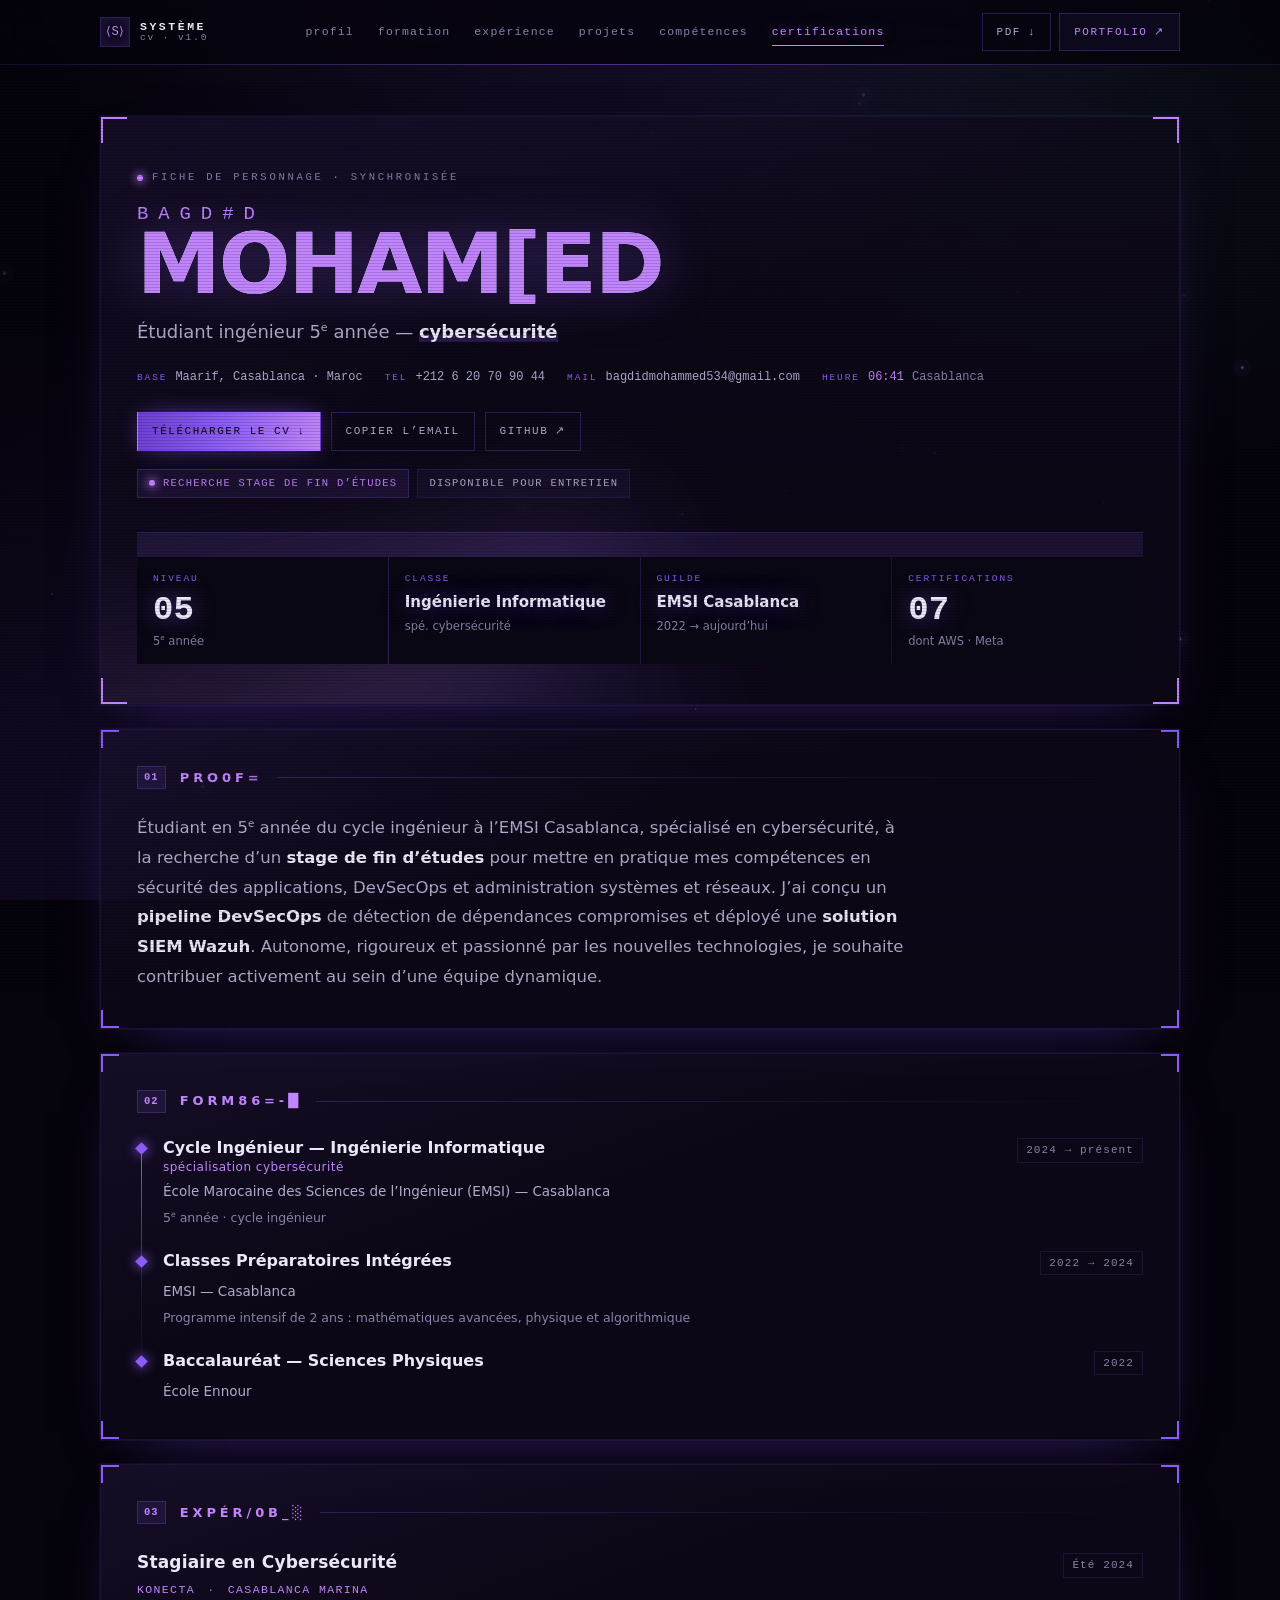
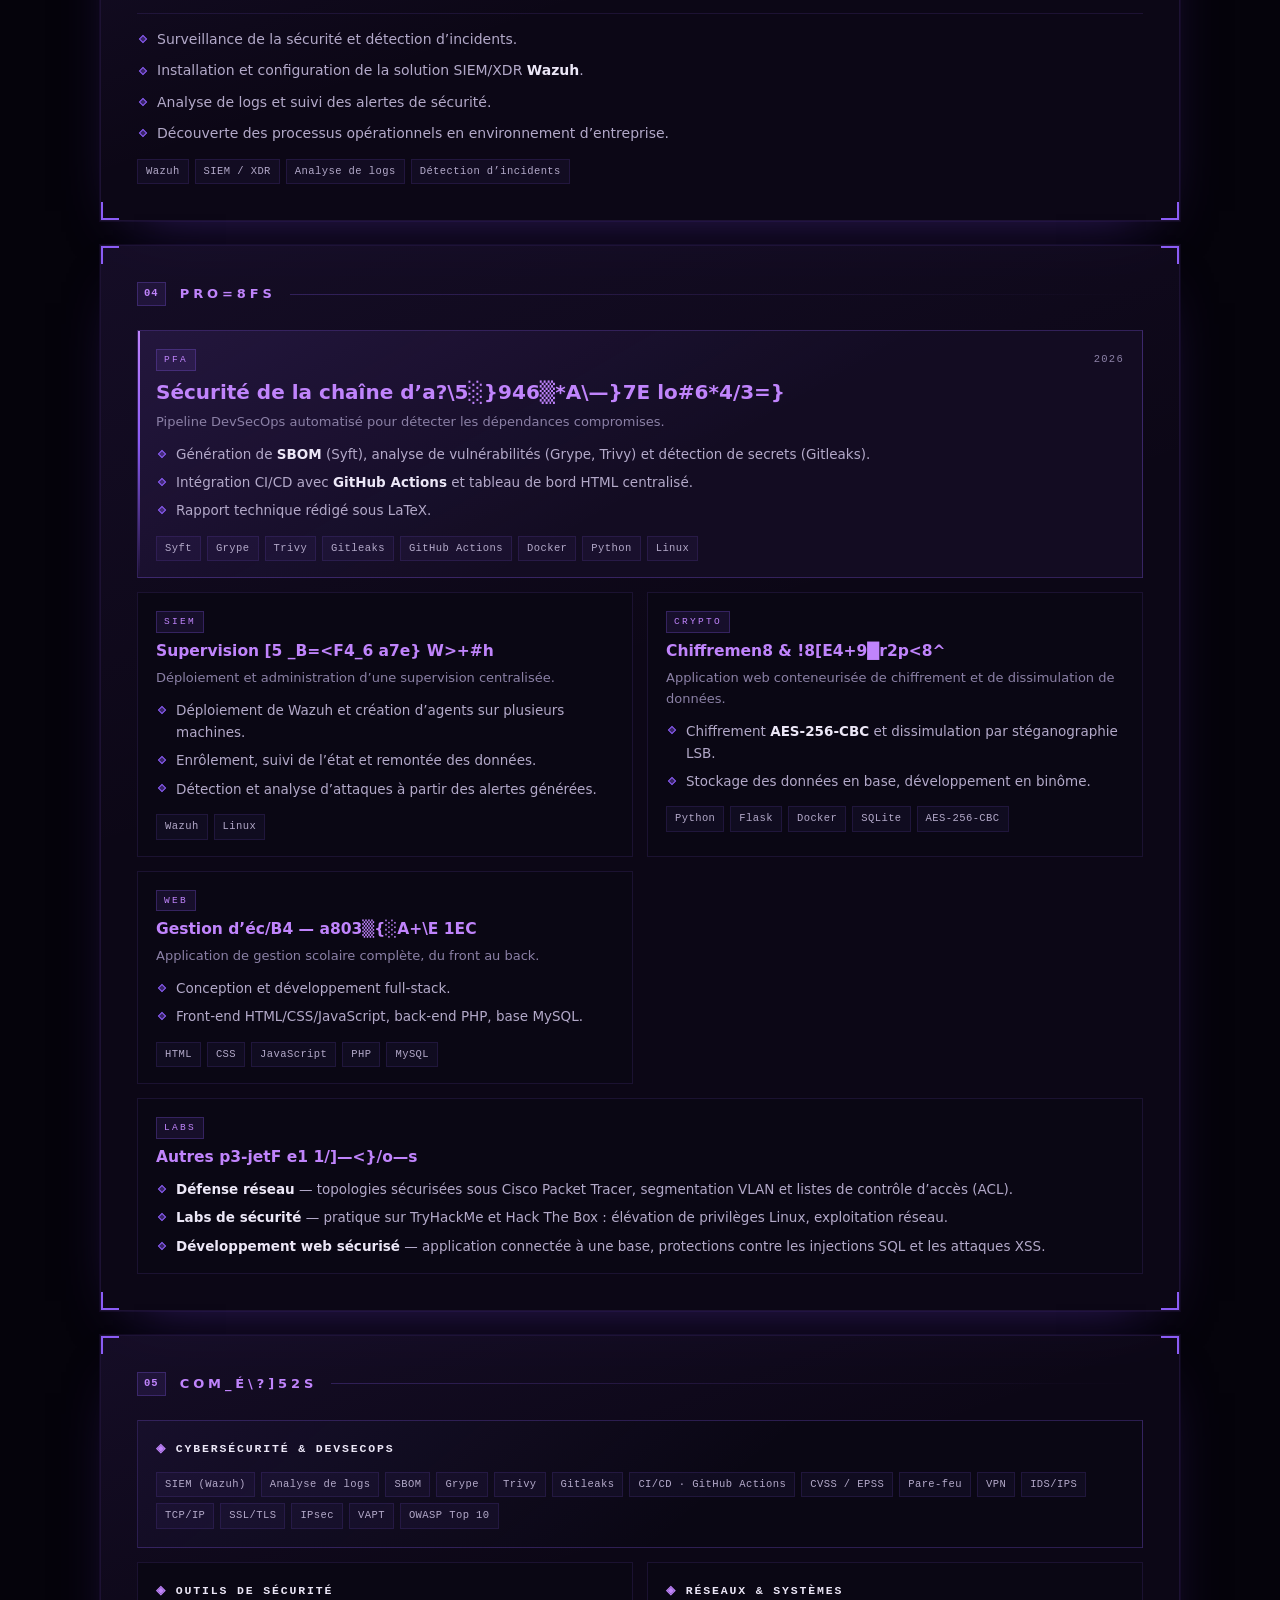
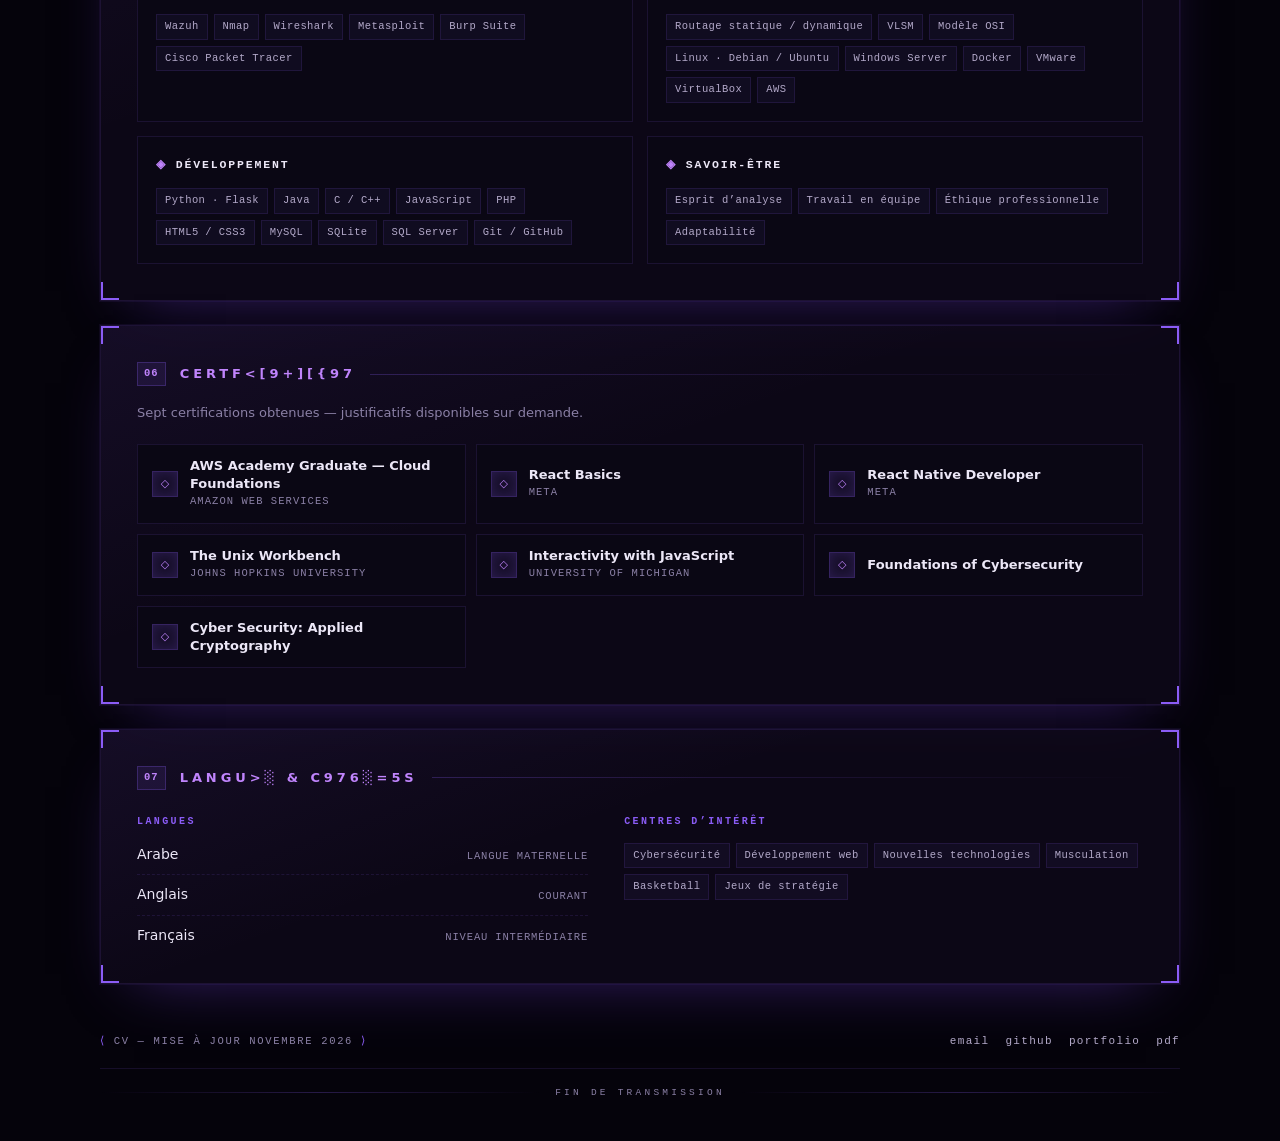
==== cv/index.html @ 84887d62 "cv: Solo Leveling status window page with animations" ====
<!doctype html>
<html lang="fr">
<head>
<meta charset="utf-8" />
<meta name="viewport" content="width=device-width,initial-scale=1,viewport-fit=cover" />
<title>Bagdid Mohammed — CV · Cybersécurité</title>
<meta name="description" content="CV de Bagdid Mohammed — étudiant ingénieur 5e année en cybersécurité à l'EMSI Casablanca. DevSecOps, SIEM Wazuh, sécurité des applications, réseaux et systèmes." />
<meta name="theme-color" content="#05030b" />
<link rel="stylesheet" href="./assets/cv.css" />
<link rel="icon" href="data:image/svg+xml,<svg xmlns='http://www.w3.org/2000/svg' viewBox='0 0 32 32'><rect width='32' height='32' fill='%2305030b'/><path d='M16 5l9 5v8c0 6-4 8-9 9-5-1-9-3-9-9v-8z' fill='none' stroke='%238b5cf6' stroke-width='2'/><circle cx='16' cy='15' r='3' fill='%23c084fc'/></svg>" />
<script>document.documentElement.className += " js";</script>
</head>
<body>

<noscript><style>.boot,.dust,.scanlines,#pointer-glow{display:none!important}</style></noscript>

<!-- boot -->
<div class="boot" id="boot" aria-hidden="true">
  <div class="boot__box">
    <span class="boot__tag">⟨ SYSTÈME ⟩</span>
    <p class="boot__line">Initialisation du profil</p>
    <div class="boot__bar"><i></i></div>
    <p class="boot__note">attributs · compétences · certifications</p>
  </div>
</div>

<!-- atmosphere -->
<canvas class="dust" id="dust" aria-hidden="true"></canvas>
<div id="pointer-glow" aria-hidden="true"></div>
<div class="scanlines" aria-hidden="true"></div>

<a class="skip" href="#main">Aller au contenu</a>

<!-- ============================ HUD ============================ -->
<header class="hud">
  <div class="hud__row">
    <a class="hud__brand" href="../" aria-label="Retour au portfolio">
      <span class="hud__mark" aria-hidden="true">⟨S⟩</span>
      <span class="hud__txt"><b>SYSTÈME</b><i>cv · v1.0</i></span>
    </a>

    <nav class="hud__nav" aria-label="Sections">
      <a href="#profil" data-scramble>profil</a>
      <a href="#formation" data-scramble>formation</a>
      <a href="#experience" data-scramble>expérience</a>
      <a href="#projets" data-scramble>projets</a>
      <a href="#competences" data-scramble>compétences</a>
      <a href="#certifications" data-scramble>certifications</a>
    </nav>

    <div class="hud__tools">
      <a class="btn btn--ghost" href="./assets/Bagdid_Mohammed_CV.pdf" download>
        pdf <span aria-hidden="true">↓</span>
      </a>
      <a class="btn" href="../">portfolio <span aria-hidden="true">↗</span></a>
    </div>
  </div>
</header>

<main id="main" class="sheet">

  <!-- ============================ HERO ============================ -->
  <section class="card hero reveal" aria-labelledby="hero-title">
    <div class="hero__ring" aria-hidden="true"></div>

    <p class="eyebrow"><span class="dot" aria-hidden="true"></span> fiche de personnage · synchronisée</p>

    <h1 id="hero-title" class="hero__name">
      <span class="hero__first" data-scramble>BAGDID</span>
      <span class="hero__last" data-scramble>MOHAMMED</span>
    </h1>

    <p class="hero__role">Étudiant ingénieur 5<sup>e</sup> année — <span class="hl">cybersécurité</span></p>

    <ul class="hero__meta">
      <li><span class="k">base</span> Maarif, Casablanca · Maroc</li>
      <li><span class="k">tel</span> <a href="tel:+212620709044">+212 6 20 70 90 44</a></li>
      <li><span class="k">mail</span> <a href="mailto:bagdidmohammed534@gmail.com">bagdidmohammed534@gmail.com</a></li>
      <li><span class="k">heure</span> <span id="clock">--:--</span> <span class="muted">Casablanca</span></li>
    </ul>

    <div class="hero__cta">
      <a class="btn btn--solid" href="./assets/Bagdid_Mohammed_CV.pdf" download>
        télécharger le cv <span aria-hidden="true">↓</span>
      </a>
      <button class="btn btn--ghost" id="copy-mail" type="button" data-copy="bagdidmohammed534@gmail.com">copier l’email</button>
      <a class="btn btn--ghost" href="https://github.com/bagdidmohammed534-coder" target="_blank" rel="noopener">github <span aria-hidden="true">↗</span></a>
    </div>

    <div class="hero__status">
      <span class="chip chip--live"><span class="dot" aria-hidden="true"></span> recherche stage de fin d’études</span>
      <span class="chip">disponible pour entretien</span>
    </div>

    <dl class="stats">
      <div class="stat">
        <dt>niveau</dt>
        <dd>05<small>5<sup>e</sup> année</small></dd>
      </div>
      <div class="stat">
        <dt>classe</dt>
        <dd class="stat__txt">Ingénierie Informatique<small>spé. cybersécurité</small></dd>
      </div>
      <div class="stat">
        <dt>guilde</dt>
        <dd class="stat__txt">EMSI Casablanca<small>2022 → aujourd’hui</small></dd>
      </div>
      <div class="stat">
        <dt>certifications</dt>
        <dd>07<small>dont AWS · Meta</small></dd>
      </div>
    </dl>
  </section>

  <!-- ============================ PROFIL ============================ -->
  <section class="card reveal" id="profil" aria-labelledby="profil-title">
    <h2 class="sec" id="profil-title"><span class="sec__idx">01</span><span data-scramble>profil</span><i class="sec__rule" aria-hidden="true"></i></h2>
    <p class="lede">
      Étudiant en 5<sup>e</sup> année du cycle ingénieur à l’EMSI Casablanca, spécialisé en
      cybersécurité, à la recherche d’un <b>stage de fin d’études</b> pour mettre en pratique
      mes compétences en sécurité des applications, DevSecOps et administration systèmes
      et réseaux. J’ai conçu un <b>pipeline DevSecOps</b> de détection de dépendances
      compromises et déployé une <b>solution SIEM Wazuh</b>. Autonome, rigoureux et
      passionné par les nouvelles technologies, je souhaite contribuer activement au sein
      d’une équipe dynamique.
    </p>
  </section>

  <!-- ============================ FORMATION ============================ -->
  <section class="card reveal" id="formation" aria-labelledby="formation-title">
    <h2 class="sec" id="formation-title"><span class="sec__idx">02</span><span data-scramble>formation</span><i class="sec__rule" aria-hidden="true"></i></h2>

    <ol class="tl">
      <li class="tl__item">
        <span class="tl__dot" aria-hidden="true"></span>
        <div class="tl__head">
          <h3>Cycle Ingénieur — Ingénierie Informatique<em>spécialisation cybersécurité</em></h3>
          <span class="tl__date">2024 → présent</span>
        </div>
        <p class="tl__sub">École Marocaine des Sciences de l’Ingénieur (EMSI) — Casablanca</p>
        <p class="tl__note">5<sup>e</sup> année · cycle ingénieur</p>
      </li>

      <li class="tl__item">
        <span class="tl__dot" aria-hidden="true"></span>
        <div class="tl__head">
          <h3>Classes Préparatoires Intégrées</h3>
          <span class="tl__date">2022 → 2024</span>
        </div>
        <p class="tl__sub">EMSI — Casablanca</p>
        <p class="tl__note">Programme intensif de 2 ans : mathématiques avancées, physique et algorithmique</p>
      </li>

      <li class="tl__item">
        <span class="tl__dot" aria-hidden="true"></span>
        <div class="tl__head">
          <h3>Baccalauréat — Sciences Physiques</h3>
          <span class="tl__date">2022</span>
        </div>
        <p class="tl__sub">École Ennour</p>
      </li>
    </ol>
  </section>

  <!-- ============================ EXPÉRIENCE ============================ -->
  <section class="card reveal" id="experience" aria-labelledby="experience-title">
    <h2 class="sec" id="experience-title"><span class="sec__idx">03</span><span data-scramble>expérience</span><i class="sec__rule" aria-hidden="true"></i></h2>

    <article class="job">
      <div class="job__head">
        <div>
          <h3>Stagiaire en Cybersécurité</h3>
          <p class="job__org">KONECTA <span class="sep">·</span> Casablanca Marina</p>
        </div>
        <span class="job__date">Été 2024</span>
      </div>
      <ul class="bullets">
        <li>Surveillance de la sécurité et détection d’incidents.</li>
        <li>Installation et configuration de la solution SIEM/XDR <b>Wazuh</b>.</li>
        <li>Analyse de logs et suivi des alertes de sécurité.</li>
        <li>Découverte des processus opérationnels en environnement d’entreprise.</li>
      </ul>
      <div class="tags">
        <span class="tag">Wazuh</span><span class="tag">SIEM / XDR</span><span class="tag">Analyse de logs</span><span class="tag">Détection d’incidents</span>
      </div>
    </article>
  </section>

  <!-- ============================ PROJETS ============================ -->
  <section class="card reveal" id="projets" aria-labelledby="projets-title">
    <h2 class="sec" id="projets-title"><span class="sec__idx">04</span><span data-scramble>projets</span><i class="sec__rule" aria-hidden="true"></i></h2>

    <div class="grid">
      <article class="proj proj--feature">
        <div class="proj__top">
          <span class="proj__rank">PFA</span>
          <span class="proj__year">2026</span>
        </div>
        <h3 class="proj__name" data-scramble>Sécurité de la chaîne d’approvisionnement logicielle</h3>
        <p class="proj__desc">Pipeline DevSecOps automatisé pour détecter les dépendances compromises.</p>
        <ul class="bullets bullets--tight">
          <li>Génération de <b>SBOM</b> (Syft), analyse de vulnérabilités (Grype, Trivy) et détection de secrets (Gitleaks).</li>
          <li>Intégration CI/CD avec <b>GitHub Actions</b> et tableau de bord HTML centralisé.</li>
          <li>Rapport technique rédigé sous LaTeX.</li>
        </ul>
        <div class="tags">
          <span class="tag">Syft</span><span class="tag">Grype</span><span class="tag">Trivy</span>
          <span class="tag">Gitleaks</span><span class="tag">GitHub Actions</span><span class="tag">Docker</span>
          <span class="tag">Python</span><span class="tag">Linux</span>
        </div>
      </article>

      <article class="proj">
        <div class="proj__top">
          <span class="proj__rank">SIEM</span>
        </div>
        <h3 class="proj__name" data-scramble>Supervision de sécurité avec Wazuh</h3>
        <p class="proj__desc">Déploiement et administration d’une supervision centralisée.</p>
        <ul class="bullets bullets--tight">
          <li>Déploiement de Wazuh et création d’agents sur plusieurs machines.</li>
          <li>Enrôlement, suivi de l’état et remontée des données.</li>
          <li>Détection et analyse d’attaques à partir des alertes générées.</li>
        </ul>
        <div class="tags"><span class="tag">Wazuh</span><span class="tag">Linux</span></div>
      </article>

      <article class="proj">
        <div class="proj__top">
          <span class="proj__rank">CRYPTO</span>
        </div>
        <h3 class="proj__name" data-scramble>Chiffrement &amp; stéganographie</h3>
        <p class="proj__desc">Application web conteneurisée de chiffrement et de dissimulation de données.</p>
        <ul class="bullets bullets--tight">
          <li>Chiffrement <b>AES-256-CBC</b> et dissimulation par stéganographie LSB.</li>
          <li>Stockage des données en base, développement en binôme.</li>
        </ul>
        <div class="tags">
          <span class="tag">Python</span><span class="tag">Flask</span><span class="tag">Docker</span>
          <span class="tag">SQLite</span><span class="tag">AES-256-CBC</span>
        </div>
      </article>

      <article class="proj">
        <div class="proj__top">
          <span class="proj__rank">WEB</span>
        </div>
        <h3 class="proj__name" data-scramble>Gestion d’école — application web</h3>
        <p class="proj__desc">Application de gestion scolaire complète, du front au back.</p>
        <ul class="bullets bullets--tight">
          <li>Conception et développement full-stack.</li>
          <li>Front-end HTML/CSS/JavaScript, back-end PHP, base MySQL.</li>
        </ul>
        <div class="tags">
          <span class="tag">HTML</span><span class="tag">CSS</span><span class="tag">JavaScript</span>
          <span class="tag">PHP</span><span class="tag">MySQL</span>
        </div>
      </article>

      <article class="proj proj--wide">
        <div class="proj__top">
          <span class="proj__rank">LABS</span>
        </div>
        <h3 class="proj__name" data-scramble>Autres projets et formations</h3>
        <ul class="bullets bullets--tight">
          <li><b>Défense réseau</b> — topologies sécurisées sous Cisco Packet Tracer, segmentation VLAN et listes de contrôle d’accès (ACL).</li>
          <li><b>Labs de sécurité</b> — pratique sur TryHackMe et Hack The Box : élévation de privilèges Linux, exploitation réseau.</li>
          <li><b>Développement web sécurisé</b> — application connectée à une base, protections contre les injections SQL et les attaques XSS.</li>
        </ul>
      </article>
    </div>
  </section>

  <!-- ============================ COMPÉTENCES ============================ -->
  <section class="card reveal" id="competences" aria-labelledby="competences-title">
    <h2 class="sec" id="competences-title"><span class="sec__idx">05</span><span data-scramble>compétences</span><i class="sec__rule" aria-hidden="true"></i></h2>

    <div class="grid grid--skills">
      <article class="skill skill--feature">
        <h3 class="skill__name"><span aria-hidden="true">◈</span> Cybersécurité &amp; DevSecOps</h3>
        <div class="tags">
          <span class="tag">SIEM (Wazuh)</span><span class="tag">Analyse de logs</span><span class="tag">SBOM</span>
          <span class="tag">Grype</span><span class="tag">Trivy</span><span class="tag">Gitleaks</span>
          <span class="tag">CI/CD · GitHub Actions</span><span class="tag">CVSS / EPSS</span>
          <span class="tag">Pare-feu</span><span class="tag">VPN</span><span class="tag">IDS/IPS</span>
          <span class="tag">TCP/IP</span><span class="tag">SSL/TLS</span><span class="tag">IPsec</span>
          <span class="tag">VAPT</span><span class="tag">OWASP Top 10</span>
        </div>
      </article>

      <article class="skill">
        <h3 class="skill__name"><span aria-hidden="true">◈</span> Outils de sécurité</h3>
        <div class="tags">
          <span class="tag">Wazuh</span><span class="tag">Nmap</span><span class="tag">Wireshark</span>
          <span class="tag">Metasploit</span><span class="tag">Burp Suite</span><span class="tag">Cisco Packet Tracer</span>
        </div>
      </article>

      <article class="skill">
        <h3 class="skill__name"><span aria-hidden="true">◈</span> Réseaux &amp; systèmes</h3>
        <div class="tags">
          <span class="tag">Routage statique / dynamique</span><span class="tag">VLSM</span>
          <span class="tag">Modèle OSI</span><span class="tag">Linux · Debian / Ubuntu</span>
          <span class="tag">Windows Server</span><span class="tag">Docker</span>
          <span class="tag">VMware</span><span class="tag">VirtualBox</span><span class="tag">AWS</span>
        </div>
      </article>

      <article class="skill">
        <h3 class="skill__name"><span aria-hidden="true">◈</span> Développement</h3>
        <div class="tags">
          <span class="tag">Python · Flask</span><span class="tag">Java</span><span class="tag">C / C++</span>
          <span class="tag">JavaScript</span><span class="tag">PHP</span><span class="tag">HTML5 / CSS3</span>
          <span class="tag">MySQL</span><span class="tag">SQLite</span><span class="tag">SQL Server</span>
          <span class="tag">Git / GitHub</span>
        </div>
      </article>

      <article class="skill">
        <h3 class="skill__name"><span aria-hidden="true">◈</span> Savoir-être</h3>
        <div class="tags">
          <span class="tag">Esprit d’analyse</span><span class="tag">Travail en équipe</span>
          <span class="tag">Éthique professionnelle</span><span class="tag">Adaptabilité</span>
        </div>
      </article>
    </div>
  </section>

  <!-- ============================ CERTIFICATIONS ============================ -->
  <section class="card reveal" id="certifications" aria-labelledby="certifications-title">
    <h2 class="sec" id="certifications-title"><span class="sec__idx">06</span><span data-scramble>certifications</span><i class="sec__rule" aria-hidden="true"></i></h2>
    <p class="sec__note">Sept certifications obtenues — justificatifs disponibles sur demande.</p>

    <ul class="certs">
      <li class="cert">
        <span class="cert__seal" aria-hidden="true">◇</span>
        <span class="cert__body"><b>AWS Academy Graduate — Cloud Foundations</b><i>Amazon Web Services</i></span>
      </li>
      <li class="cert">
        <span class="cert__seal" aria-hidden="true">◇</span>
        <span class="cert__body"><b>React Basics</b><i>Meta</i></span>
      </li>
      <li class="cert">
        <span class="cert__seal" aria-hidden="true">◇</span>
        <span class="cert__body"><b>React Native Developer</b><i>Meta</i></span>
      </li>
      <li class="cert">
        <span class="cert__seal" aria-hidden="true">◇</span>
        <span class="cert__body"><b>The Unix Workbench</b><i>Johns Hopkins University</i></span>
      </li>
      <li class="cert">
        <span class="cert__seal" aria-hidden="true">◇</span>
        <span class="cert__body"><b>Interactivity with JavaScript</b><i>University of Michigan</i></span>
      </li>
      <li class="cert">
        <span class="cert__seal" aria-hidden="true">◇</span>
        <span class="cert__body"><b>Foundations of Cybersecurity</b></span>
      </li>
      <li class="cert">
        <span class="cert__seal" aria-hidden="true">◇</span>
        <span class="cert__body"><b>Cyber Security: Applied Cryptography</b></span>
      </li>
    </ul>
  </section>

  <!-- ============================ LANGUES & INTÉRÊTS ============================ -->
  <section class="card reveal" id="langues" aria-labelledby="langues-title">
    <h2 class="sec" id="langues-title"><span class="sec__idx">07</span><span data-scramble>langues &amp; intérêts</span><i class="sec__rule" aria-hidden="true"></i></h2>

    <div class="split">
      <div>
        <h3 class="mini">Langues</h3>
        <ul class="langs">
          <li><span class="langs__k">Arabe</span><span class="langs__v">langue maternelle</span></li>
          <li><span class="langs__k">Anglais</span><span class="langs__v">courant</span></li>
          <li><span class="langs__k">Français</span><span class="langs__v">niveau intermédiaire</span></li>
        </ul>
      </div>
      <div>
        <h3 class="mini">Centres d’intérêt</h3>
        <div class="tags">
          <span class="tag">Cybersécurité</span><span class="tag">Développement web</span>
          <span class="tag">Nouvelles technologies</span><span class="tag">Musculation</span>
          <span class="tag">Basketball</span><span class="tag">Jeux de stratégie</span>
        </div>
      </div>
    </div>
  </section>
</main>

<!-- ============================ FOOTER ============================ -->
<footer class="foot">
  <div class="foot__row">
    <p class="foot__note"><span aria-hidden="true">⟨</span> cv — mise à jour novembre 2026 <span aria-hidden="true">⟩</span></p>
    <div class="foot__links">
      <a href="mailto:bagdidmohammed534@gmail.com">email</a>
      <a href="https://github.com/bagdidmohammed534-coder" target="_blank" rel="noopener">github</a>
      <a href="../">portfolio</a>
      <a href="./assets/Bagdid_Mohammed_CV.pdf" download>pdf</a>
    </div>
  </div>
  <div class="foot__rule" aria-hidden="true"><span></span><b>FIN DE TRANSMISSION</b><span></span></div>
</footer>

<div id="toast" role="status" aria-live="polite"></div>

<script src="./assets/cv.js" defer></script>
</body>
</html>
---- cv/assets/cv.css ----
/* =========================================================================
   Bagdid Mohammed — CV
   Solo Leveling "status window": near-black, violet, angular bracketed panels.
   Zero dependencies. All motion is CSS except four tiny JS engines.
   ========================================================================= */

/* ---------------------------------------------------------------- tokens */
:root {
  color-scheme: dark;

  --bg:        #05030b;
  --bg-2:      #0a0714;
  --panel:     rgba(15, 10, 28, .74);
  --panel-2:   rgba(20, 13, 36, .9);

  --ink:       #ece7f7;   /* 15.4:1 on --bg */
  --ink-2:     #b3a9c9;   /* 8.4:1  */
  --ink-3:     #8b80a6;   /* 5.4:1  */

  --violet:    #8b5cf6;
  --violet-hi: #c084fc;
  --violet-lo: #6d3fd4;
  --cyan:      #67e8f9;

  --line:      rgba(139, 92, 246, .26);
  --line-soft: rgba(139, 92, 246, .13);

  --bracket:   var(--violet);
  --br:        18px;
  --brw:       2px;

  --shadow:    0 0 0 1px rgba(139, 92, 246, .07), 0 24px 60px -34px rgba(109, 63, 212, .55);
  --glow:      0 0 18px rgba(139, 92, 246, .45);

  --font-sans: ui-sans-serif, system-ui, -apple-system, "Segoe UI", Roboto, Helvetica, Arial, sans-serif;
  --font-mono: ui-monospace, SFMono-Regular, "SF Mono", Menlo, Consolas, "Liberation Mono", monospace;

  --ease:      cubic-bezier(.22, .61, .36, 1);
  --t-fast:    .16s;
  --t-mid:     .3s;

  --wrap:      1080px;
  --hud-h:     64px;
}

/* ------------------------------------------------------------------ reset */
*, *::before, *::after { box-sizing: border-box; }

html {
  -webkit-text-size-adjust: 100%;
  scroll-behavior: smooth;
}
@media (prefers-reduced-motion: reduce) { html { scroll-behavior: auto; } }

body {
  margin: 0;
  min-height: 100vh;
  background-color: var(--bg);
  background-image:
    radial-gradient(900px 600px at 50% -10%, rgba(139, 92, 246, .16), transparent 70%),
    radial-gradient(700px 500px at 85% 15%, rgba(103, 232, 249, .05), transparent 70%),
    radial-gradient(800px 700px at 8% 90%, rgba(109, 63, 212, .12), transparent 70%);
  background-attachment: fixed;
  color: var(--ink);
  font-family: var(--font-sans);
  font-size: 16px;
  line-height: 1.68;
  overflow-x: clip;
  -webkit-font-smoothing: antialiased;
}

h1, h2, h3, p, ul, ol, figure, dl, dd, dt { margin: 0; }
ul, ol { padding: 0; list-style: none; }
a { color: inherit; text-decoration: none; }
button { font: inherit; color: inherit; background: none; border: 0; cursor: pointer; }
img, svg { display: block; max-width: 100%; }
code, kbd { font-family: var(--font-mono); }
sup { font-size: .62em; vertical-align: super; line-height: 0; }

::selection { background: var(--violet); color: #0a0714; }

:focus-visible {
  outline: 2px solid var(--violet-hi);
  outline-offset: 3px;
  border-radius: 2px;
}

/* ------------------------------------------------------------ atmosphere */
.dust {
  position: fixed;
  inset: 0;
  width: 100%;
  height: 100%;
  z-index: 0;
  opacity: .75;
  pointer-events: none;
  mix-blend-mode: screen;
}

#pointer-glow {
  position: fixed;
  top: 0; left: 0;
  width: 620px; height: 620px;
  margin: 0;
  z-index: 1;
  pointer-events: none;
  opacity: 0;
  transform: translate3d(-50%, -50%, 0);
  background: radial-gradient(circle at center,
    rgba(139, 92, 246, .14) 0%,
    rgba(139, 92, 246, .07) 34%,
    transparent 68%);
  transition: opacity .6s var(--ease);
  will-change: transform;
}
#pointer-glow.on { opacity: 1; }
@media (hover: none), (pointer: coarse) { #pointer-glow { display: none; } }

.scanlines {
  position: fixed;
  inset: -10% 0;
  z-index: 50;
  pointer-events: none;
  opacity: .5;
  background: repeating-linear-gradient(
    to bottom,
    rgba(0, 0, 0, 0) 0px,
    rgba(0, 0, 0, 0) 2px,
    rgba(0, 0, 0, .28) 2px,
    rgba(0, 0, 0, .28) 3px
  );
  animation: scan-drift 9s linear infinite;
}
@keyframes scan-drift {
  from { transform: translateY(0); }
  to   { transform: translateY(6px); }
}

/* ------------------------------------------------------------------- boot */
.boot {
  position: fixed;
  inset: 0;
  z-index: 200;
  display: grid;
  place-items: center;
  background:
    radial-gradient(600px 400px at 50% 50%, rgba(139, 92, 246, .12), transparent 70%),
    var(--bg);
  opacity: 1;
  visibility: visible;
  transition: opacity .6s var(--ease), visibility .6s;
  animation: boot-failsafe .6s var(--ease) 5s forwards;
}
.boot.done { opacity: 0; visibility: hidden; pointer-events: none; }

.boot__box {
  width: min(340px, 78vw);
  text-align: center;
  animation: boot-in .5s var(--ease) both;
}
.boot__tag {
  display: inline-block;
  font-family: var(--font-mono);
  font-size: 11px;
  letter-spacing: .34em;
  text-transform: uppercase;
  color: var(--violet-hi);
  padding: 3px 10px;
  border: 1px solid var(--line);
  margin-bottom: 18px;
}
.boot__line {
  font-family: var(--font-mono);
  font-size: 12px;
  letter-spacing: .18em;
  text-transform: uppercase;
  color: var(--ink-2);
}
.boot__bar {
  position: relative;
  height: 2px;
  margin: 14px 0 12px;
  background: rgba(139, 92, 246, .16);
  overflow: hidden;
}
.boot__bar i {
  display: block;
  height: 100%;
  width: 0;
  background: linear-gradient(90deg, var(--violet-lo), var(--violet), var(--violet-hi));
  box-shadow: 0 0 12px rgba(192, 132, 252, .8);
  animation: boot-fill 1.15s var(--ease) .1s forwards;
}
.boot__note {
  font-family: var(--font-mono);
  font-size: 10.5px;
  letter-spacing: .16em;
  color: var(--ink-3);
}
@keyframes boot-fill { to { width: 100%; } }
@keyframes boot-in {
  from { opacity: 0; transform: translateY(10px); }
  to   { opacity: 1; transform: none; }
}
/* if the script never runs, never trap the page behind the title screen */
@keyframes boot-failsafe {
  to { opacity: 0; visibility: hidden; }
}

/* --------------------------------------------------------------- skip link */
.skip {
  position: absolute;
  left: -9999px;
  top: 8px;
  z-index: 300;
  padding: 10px 16px;
  background: var(--violet);
  color: #0a0714;
  font-family: var(--font-mono);
  font-size: 12px;
  text-transform: uppercase;
  letter-spacing: .12em;
}
.skip:focus { left: 12px; }

/* -------------------------------------------------------------------- HUD */
.hud {
  position: sticky;
  top: 0;
  z-index: 100;
  background: rgba(5, 3, 11, .78);
  border-bottom: 1px solid var(--line-soft);
  backdrop-filter: blur(14px) saturate(140%);
  -webkit-backdrop-filter: blur(14px) saturate(140%);
}
.hud::after {
  content: "";
  position: absolute;
  left: 0; right: 0; bottom: -1px;
  height: 1px;
  background: linear-gradient(90deg, transparent, var(--violet), transparent);
  opacity: .45;
}
.hud__row {
  width: min(var(--wrap), 100% - 40px);
  min-height: var(--hud-h);
  margin-inline: auto;
  display: flex;
  align-items: center;
  gap: 18px;
}

.hud__brand {
  display: inline-flex;
  align-items: center;
  gap: 10px;
  flex: 0 0 auto;
}
.hud__mark {
  display: grid;
  place-items: center;
  width: 30px; height: 30px;
  font-family: var(--font-mono);
  font-size: 12px;
  color: var(--violet-hi);
  border: 1px solid var(--line);
  background: rgba(139, 92, 246, .08);
  box-shadow: inset 0 0 14px rgba(139, 92, 246, .16);
  transition: box-shadow var(--t-mid) var(--ease), border-color var(--t-mid) var(--ease);
}
.hud__brand:hover .hud__mark {
  border-color: var(--violet-hi);
  box-shadow: inset 0 0 16px rgba(139, 92, 246, .4), 0 0 18px rgba(139, 92, 246, .3);
}
.hud__txt { display: grid; line-height: 1.15; }
.hud__txt b {
  font-family: var(--font-mono);
  font-size: 11.5px;
  font-weight: 600;
  letter-spacing: .22em;
  color: var(--ink);
}
.hud__txt i {
  font-family: var(--font-mono);
  font-style: normal;
  font-size: 9.5px;
  letter-spacing: .2em;
  color: var(--ink-3);
}

.hud__nav {
  display: flex;
  align-items: center;
  gap: 2px;
  margin-inline: auto;
}
.hud__nav a {
  position: relative;
  padding: 8px 11px;
  font-family: var(--font-mono);
  font-size: 11.5px;
  letter-spacing: .1em;
  color: var(--ink-3);
  transition: color var(--t-fast) var(--ease);
}
.hud__nav a::after {
  content: "";
  position: absolute;
  left: 11px; right: 11px; bottom: 4px;
  height: 1px;
  background: var(--violet-hi);
  transform: scaleX(0);
  transform-origin: left;
  transition: transform var(--t-mid) var(--ease);
}
.hud__nav a:hover { color: var(--ink); }
.hud__nav a:hover::after { transform: scaleX(1); }
.hud__nav a[aria-current="true"] {
  color: var(--violet-hi);
  text-shadow: 0 0 14px rgba(192, 132, 252, .5);
}
.hud__nav a[aria-current="true"]::after { transform: scaleX(1); }

.hud__tools { display: flex; align-items: center; gap: 8px; flex: 0 0 auto; }

/* ---------------------------------------------------------------- buttons */
.btn {
  display: inline-flex;
  align-items: center;
  gap: 7px;
  padding: 9px 14px;
  font-family: var(--font-mono);
  font-size: 11px;
  letter-spacing: .14em;
  text-transform: uppercase;
  white-space: nowrap;
  color: var(--violet-hi);
  border: 1px solid var(--line);
  background: rgba(139, 92, 246, .06);
  transition:
    color var(--t-fast) var(--ease),
    border-color var(--t-fast) var(--ease),
    background-color var(--t-fast) var(--ease),
    box-shadow var(--t-mid) var(--ease);
}
.btn span { transition: transform var(--t-mid) var(--ease); }
.btn:hover {
  color: #fff;
  border-color: var(--violet);
  background: rgba(139, 92, 246, .14);
  box-shadow: 0 0 22px -6px rgba(139, 92, 246, .7);
}
.btn:hover span[aria-hidden] { transform: translateY(1px); }

.btn--ghost { background: transparent; color: var(--ink-2); }
.btn--ghost:hover { color: var(--ink); }

.btn--solid {
  color: #0a0714;
  border-color: transparent;
  background: linear-gradient(100deg, var(--violet-lo), var(--violet) 45%, var(--violet-hi));
  box-shadow: 0 0 26px -8px rgba(139, 92, 246, .9);
}
.btn--solid:hover {
  color: #05030b;
  background: linear-gradient(100deg, var(--violet), var(--violet-hi) 55%, #e6ccff);
  border-color: transparent;
  box-shadow: 0 0 34px -6px rgba(192, 132, 252, .85);
}

/* ------------------------------------------------------------------ sheet */
.sheet {
  position: relative;
  z-index: 2;
  width: min(var(--wrap), 100% - 40px);
  margin: clamp(26px, 4vw, 52px) auto 0;
  display: grid;
  gap: clamp(16px, 2.2vw, 24px);
}

/* ------------------------------------------------------------------- card */
.card {
  position: relative;
  padding: clamp(22px, 3.2vw, 36px);
  background-color: var(--panel);
  box-shadow: var(--shadow);
  border: 1px solid var(--line-soft);
  /* four angular corner brackets, drawn as background segments */
  background-image:
    linear-gradient(var(--bracket), var(--bracket)),
    linear-gradient(var(--bracket), var(--bracket)),
    linear-gradient(var(--bracket), var(--bracket)),
    linear-gradient(var(--bracket), var(--bracket)),
    linear-gradient(var(--bracket), var(--bracket)),
    linear-gradient(var(--bracket), var(--bracket)),
    linear-gradient(var(--bracket), var(--bracket)),
    linear-gradient(var(--bracket), var(--bracket));
  background-repeat: no-repeat;
  background-size:
    var(--br) var(--brw), var(--brw) var(--br),
    var(--br) var(--brw), var(--brw) var(--br),
    var(--br) var(--brw), var(--brw) var(--br),
    var(--br) var(--brw), var(--brw) var(--br);
  background-position:
    left top, left top,
    right top, right top,
    left bottom, left bottom,
    right bottom, right bottom;
  scroll-margin-top: calc(var(--hud-h) + 20px);
}
.card::before {
  content: "";
  position: absolute;
  inset: 0;
  pointer-events: none;
  background: linear-gradient(160deg, rgba(139, 92, 246, .07), transparent 42%);
}
.card > * { position: relative; }

/* ------------------------------------------------------------- hero block */
.hero {
  --br: 26px;
  --bracket: var(--violet-hi);
  overflow: hidden;
  padding-top: clamp(30px, 4vw, 46px);
  padding-bottom: clamp(28px, 4vw, 40px);
}
.hero__ring {
  position: absolute;
  top: -55%;
  left: 50%;
  width: 130%;
  aspect-ratio: 1;
  translate: -50% 0;
  z-index: 0;
  border-radius: 50%;
  background: conic-gradient(
    from 0deg,
    transparent 0 42%,
    rgba(139, 92, 246, .55) 58%,
    rgba(192, 132, 252, .8) 64%,
    transparent 74% 100%
  );
  filter: blur(60px);
  opacity: .26;
  animation: ring-spin 26s linear infinite;
  pointer-events: none;
}
@keyframes ring-spin { to { rotate: 360deg; } }

.eyebrow {
  display: inline-flex;
  align-items: center;
  gap: 9px;
  font-family: var(--font-mono);
  font-size: 10.5px;
  letter-spacing: .26em;
  text-transform: uppercase;
  color: var(--ink-3);
}
.dot {
  width: 6px; height: 6px;
  flex: 0 0 auto;
  border-radius: 50%;
  background: var(--violet-hi);
  box-shadow: 0 0 10px 2px rgba(192, 132, 252, .7);
  animation: dot-pulse 2.4s var(--ease) infinite;
}
@keyframes dot-pulse {
  0%, 100% { opacity: .45; transform: scale(.8); }
  50%      { opacity: 1;   transform: scale(1); }
}

.hero__name {
  margin: 16px 0 0;
  display: grid;
  gap: 2px;
  line-height: .92;
}
.hero__first {
  font-family: var(--font-mono);
  font-size: clamp(15px, 2.1vw, 19px);
  font-weight: 500;
  letter-spacing: .52em;
  text-transform: uppercase;
  color: var(--violet-hi);
}
.hero__last {
  font-size: clamp(40px, 8.6vw, 84px);
  font-weight: 800;
  letter-spacing: -.02em;
  text-transform: uppercase;
  background: linear-gradient(96deg, #ffffff 8%, #e7d9ff 44%, var(--violet-hi) 98%);
  -webkit-background-clip: text;
  background-clip: text;
  color: transparent;
  filter: drop-shadow(0 0 26px rgba(139, 92, 246, .34));
}

.hero__role {
  margin-top: 14px;
  font-size: clamp(15px, 1.7vw, 18px);
  color: var(--ink-2);
}
.hero__role .hl {
  color: var(--ink);
  font-weight: 600;
  box-shadow: inset 0 -.42em 0 rgba(139, 92, 246, .22);
}

.hero__meta {
  margin-top: 20px;
  display: flex;
  flex-wrap: wrap;
  gap: 6px 22px;
  font-family: var(--font-mono);
  font-size: 12px;
  color: var(--ink-2);
}
.hero__meta li { display: inline-flex; align-items: baseline; gap: 8px; }
.hero__meta .k {
  font-size: 9.5px;
  letter-spacing: .2em;
  text-transform: uppercase;
  color: var(--violet);
}
.hero__meta a { border-bottom: 1px solid transparent; transition: border-color var(--t-fast); }
.hero__meta a:hover { border-color: var(--violet-hi); color: var(--ink); }
.muted { color: var(--ink-3); }
#clock { font-variant-numeric: tabular-nums; color: var(--violet-hi); }

.hero__cta {
  margin-top: 24px;
  display: flex;
  flex-wrap: wrap;
  gap: 10px;
}

.hero__status {
  margin-top: 18px;
  display: flex;
  flex-wrap: wrap;
  gap: 8px;
}
.chip {
  display: inline-flex;
  align-items: center;
  gap: 8px;
  padding: 5px 11px;
  font-family: var(--font-mono);
  font-size: 10.5px;
  letter-spacing: .12em;
  text-transform: uppercase;
  color: var(--ink-2);
  border: 1px solid var(--line-soft);
  background: rgba(139, 92, 246, .05);
}
.chip--live {
  color: var(--violet-hi);
  border-color: var(--line);
  background: rgba(139, 92, 246, .1);
}

/* stats — the "status window" numbers */
.stats {
  margin-top: clamp(24px, 3.4vw, 34px);
  padding-top: clamp(18px, 2.4vw, 24px);
  border-top: 1px solid var(--line-soft);
  display: grid;
  grid-template-columns: repeat(4, minmax(0, 1fr));
  gap: 1px;
  background: var(--line-soft);
}
.stat {
  background: var(--bg-2);
  padding: 14px 16px;
  min-width: 0;
}
.stat dt {
  font-family: var(--font-mono);
  font-size: 9.5px;
  letter-spacing: .2em;
  text-transform: uppercase;
  color: var(--violet);
  margin-bottom: 6px;
}
.stat dd {
  font-family: var(--font-mono);
  font-size: clamp(26px, 3.4vw, 34px);
  font-weight: 600;
  line-height: 1;
  color: var(--ink);
  text-shadow: 0 0 22px rgba(139, 92, 246, .55);
  font-variant-numeric: tabular-nums;
}
.stat dd small {
  display: block;
  margin-top: 7px;
  font-family: var(--font-sans);
  font-size: 11.5px;
  font-weight: 400;
  line-height: 1.35;
  color: var(--ink-3);
  text-shadow: none;
}
.stat dd.stat__txt {
  font-family: var(--font-sans);
  font-size: 15px;
  font-weight: 600;
  line-height: 1.25;
  letter-spacing: 0;
}

/* --------------------------------------------------------- section heading */
.sec {
  display: flex;
  align-items: center;
  gap: 14px;
  margin-bottom: clamp(16px, 2.2vw, 24px);
  font-size: 13px;
  font-weight: 600;
  letter-spacing: .3em;
  text-transform: uppercase;
  color: var(--ink);
}
.sec__idx {
  font-family: var(--font-mono);
  font-size: 10.5px;
  letter-spacing: .1em;
  color: var(--violet-hi);
  padding: 2px 6px;
  border: 1px solid var(--line);
  background: rgba(139, 92, 246, .1);
}
.sec__rule {
  flex: 1;
  height: 1px;
  background: linear-gradient(90deg, var(--line), transparent);
}
.sec__note {
  margin: -8px 0 20px;
  font-size: 13px;
  color: var(--ink-3);
}

.lede {
  font-size: clamp(15px, 1.6vw, 16.5px);
  line-height: 1.8;
  color: var(--ink-2);
  max-width: 74ch;
}
.lede b { color: var(--ink); font-weight: 600; }

/* ------------------------------------------------------------------- text */
p { max-width: 78ch; }
b, strong { color: var(--ink); font-weight: 600; }

/* --------------------------------------------------------------- timeline */
.tl { position: relative; display: grid; gap: 22px; padding-left: 26px; }
.tl::before {
  content: "";
  position: absolute;
  left: 4px; top: 6px; bottom: 6px;
  width: 1px;
  background: linear-gradient(180deg, var(--violet), var(--line-soft) 60%, transparent);
}
.tl__item { position: relative; }
.tl__dot {
  position: absolute;
  left: -26px;
  top: 7px;
  width: 9px; height: 9px;
  rotate: 45deg;
  background: var(--violet);
  box-shadow: 0 0 12px 1px rgba(139, 92, 246, .75);
}
.tl__head {
  display: flex;
  flex-wrap: wrap;
  align-items: baseline;
  justify-content: space-between;
  gap: 6px 16px;
}
.tl__head h3 {
  font-size: 16px;
  font-weight: 600;
  line-height: 1.35;
  color: var(--ink);
}
.tl__head h3 em {
  display: block;
  font-size: 12px;
  font-style: normal;
  font-weight: 400;
  letter-spacing: .04em;
  color: var(--violet-hi);
}
.tl__date {
  font-family: var(--font-mono);
  font-size: 11px;
  letter-spacing: .1em;
  color: var(--ink-3);
  white-space: nowrap;
  padding: 2px 8px;
  border: 1px solid var(--line-soft);
}
.tl__sub { margin-top: 5px; font-size: 13.5px; color: var(--ink-2); }
.tl__note { margin-top: 4px; font-size: 12.5px; color: var(--ink-3); }

/* -------------------------------------------------------------- experience */
.job__head {
  display: flex;
  flex-wrap: wrap;
  align-items: baseline;
  justify-content: space-between;
  gap: 8px 16px;
  padding-bottom: 14px;
  margin-bottom: 14px;
  border-bottom: 1px solid var(--line-soft);
}
.job__head h3 { font-size: 17px; font-weight: 600; letter-spacing: .01em; }
.job__org {
  margin-top: 3px;
  font-family: var(--font-mono);
  font-size: 11.5px;
  letter-spacing: .12em;
  text-transform: uppercase;
  color: var(--violet-hi);
}
.job__org .sep { color: var(--ink-3); margin-inline: 4px; }
.job__date {
  font-family: var(--font-mono);
  font-size: 11px;
  letter-spacing: .1em;
  color: var(--ink-3);
  padding: 2px 8px;
  border: 1px solid var(--line-soft);
  white-space: nowrap;
}

/* ---------------------------------------------------------------- bullets */
.bullets { display: grid; gap: 8px; }
.bullets li {
  position: relative;
  padding-left: 20px;
  font-size: 14px;
  line-height: 1.65;
  color: var(--ink-2);
}
.bullets li::before {
  content: "";
  position: absolute;
  left: 3px; top: .58em;
  width: 6px; height: 6px;
  rotate: 45deg;
  border: 1px solid var(--violet);
  background: rgba(139, 92, 246, .35);
}
.bullets--tight { gap: 6px; }
.bullets--tight li { font-size: 13.5px; }

/* ------------------------------------------------------------------- tags */
.tags {
  display: flex;
  flex-wrap: wrap;
  gap: 6px;
  margin-top: 14px;
}
.tag {
  display: inline-block;
  padding: 3px 8px;
  font-family: var(--font-mono);
  font-size: 10.5px;
  letter-spacing: .04em;
  color: var(--ink-2);
  border: 1px solid var(--line-soft);
  background: rgba(139, 92, 246, .05);
  transition:
    color var(--t-fast) var(--ease),
    border-color var(--t-fast) var(--ease),
    background-color var(--t-fast) var(--ease),
    box-shadow var(--t-fast) var(--ease);
}
.tag:hover {
  color: var(--violet-hi);
  border-color: var(--line);
  background: rgba(139, 92, 246, .13);
  box-shadow: 0 0 14px -6px var(--violet);
}

/* ------------------------------------------------------------------- grid */
.grid {
  display: grid;
  grid-template-columns: repeat(2, minmax(0, 1fr));
  gap: 14px;
}
.grid--skills { grid-template-columns: repeat(2, minmax(0, 1fr)); }

/* ---------------------------------------------------------------- projects */
.proj {
  position: relative;
  padding: 18px 18px 16px;
  border: 1px solid var(--line-soft);
  background: var(--bg-2);
  transition:
    border-color var(--t-mid) var(--ease),
    box-shadow var(--t-mid) var(--ease),
    background-color var(--t-mid) var(--ease);
}
.proj:hover {
  border-color: var(--line);
  background: rgba(20, 13, 36, .95);
  box-shadow: 0 0 0 1px rgba(139, 92, 246, .1), 0 18px 40px -30px rgba(139, 92, 246, .9);
}
.proj--feature,
.proj--wide { grid-column: 1 / -1; }
.proj--feature {
  background:
    linear-gradient(150deg, rgba(139, 92, 246, .12), transparent 55%),
    var(--panel-2);
  border-color: var(--line);
}
.proj--feature::after {
  content: "";
  position: absolute;
  left: 0; top: 0; bottom: 0;
  width: 2px;
  background: linear-gradient(180deg, var(--violet-hi), var(--violet) 45%, transparent);
}

.proj__top {
  display: flex;
  align-items: center;
  justify-content: space-between;
  gap: 10px;
  margin-bottom: 8px;
}
.proj__rank {
  font-family: var(--font-mono);
  font-size: 9.5px;
  letter-spacing: .24em;
  text-transform: uppercase;
  color: var(--violet-hi);
  padding: 2px 7px;
  border: 1px solid var(--line);
  background: rgba(139, 92, 246, .1);
}
.proj__year {
  font-family: var(--font-mono);
  font-size: 10.5px;
  letter-spacing: .12em;
  color: var(--ink-3);
}
.proj__name {
  font-size: 15.5px;
  font-weight: 600;
  line-height: 1.35;
  color: var(--ink);
}
.proj--feature .proj__name { font-size: clamp(17px, 2.2vw, 20px); }
.proj__desc {
  margin-top: 6px;
  font-size: 13px;
  line-height: 1.6;
  color: var(--ink-3);
}
.proj .bullets { margin-top: 10px; }

/* ----------------------------------------------------------------- skills */
.skill {
  padding: 18px;
  border: 1px solid var(--line-soft);
  background: var(--bg-2);
  transition: border-color var(--t-mid) var(--ease), box-shadow var(--t-mid) var(--ease);
}
.skill:hover {
  border-color: var(--line);
  box-shadow: 0 0 0 1px rgba(139, 92, 246, .09), 0 16px 40px -34px rgba(139, 92, 246, .8);
}
.skill--feature {
  grid-column: 1 / -1;
  background:
    linear-gradient(140deg, rgba(139, 92, 246, .1), transparent 58%),
    var(--bg-2);
  border-color: var(--line);
}
.skill__name {
  display: flex;
  align-items: center;
  gap: 9px;
  font-family: var(--font-mono);
  font-size: 11.5px;
  font-weight: 600;
  letter-spacing: .16em;
  text-transform: uppercase;
  color: var(--ink);
}
.skill__name span { color: var(--violet-hi); font-size: 12px; }
.skill .tags { margin-top: 13px; }

/* ---------------------------------------------------------- certifications */
.certs {
  display: grid;
  grid-template-columns: repeat(auto-fill, minmax(290px, 1fr));
  gap: 10px;
}
.cert {
  display: flex;
  align-items: center;
  gap: 12px;
  padding: 12px 14px;
  border: 1px solid var(--line-soft);
  background: var(--bg-2);
  transition:
    border-color var(--t-fast) var(--ease),
    background-color var(--t-fast) var(--ease),
    box-shadow var(--t-mid) var(--ease);
}
.cert:hover {
  border-color: var(--line);
  background: rgba(139, 92, 246, .07);
  box-shadow: 0 0 24px -14px var(--violet);
}
.cert__seal {
  flex: 0 0 auto;
  display: grid;
  place-items: center;
  width: 26px; height: 26px;
  font-size: 11px;
  color: var(--violet-hi);
  border: 1px solid var(--line);
  background: rgba(139, 92, 246, .1);
  box-shadow: inset 0 0 12px rgba(139, 92, 246, .18);
}
.cert__body { display: grid; min-width: 0; }
.cert__body b {
  font-size: 13px;
  font-weight: 600;
  line-height: 1.4;
  color: var(--ink);
}
.cert__body i {
  font-family: var(--font-mono);
  font-style: normal;
  font-size: 10.5px;
  letter-spacing: .1em;
  text-transform: uppercase;
  color: var(--ink-3);
}

/* -------------------------------------------------------- languages/split */
.split {
  display: grid;
  grid-template-columns: minmax(0, 1fr) minmax(0, 1.15fr);
  gap: clamp(20px, 3vw, 36px);
}
.mini {
  font-family: var(--font-mono);
  font-size: 10px;
  letter-spacing: .24em;
  text-transform: uppercase;
  color: var(--violet);
  margin-bottom: 12px;
}
.langs { display: grid; gap: 8px; }
.langs li {
  display: flex;
  align-items: baseline;
  gap: 10px;
  padding-bottom: 8px;
  border-bottom: 1px dashed var(--line-soft);
}
.langs li:last-child { border-bottom: 0; padding-bottom: 0; }
.langs__k { font-size: 14px; color: var(--ink); }
.langs__v {
  margin-left: auto;
  font-family: var(--font-mono);
  font-size: 10.5px;
  letter-spacing: .08em;
  text-transform: uppercase;
  color: var(--ink-3);
  text-align: right;
}
.split .tags { margin-top: 0; }

/* ----------------------------------------------------------------- footer */
.foot {
  position: relative;
  z-index: 2;
  width: min(var(--wrap), 100% - 40px);
  margin: clamp(30px, 4vw, 48px) auto 40px;
}
.foot__row {
  display: flex;
  flex-wrap: wrap;
  align-items: center;
  justify-content: space-between;
  gap: 12px 20px;
  padding-bottom: 16px;
}
.foot__note {
  font-family: var(--font-mono);
  font-size: 10.5px;
  letter-spacing: .16em;
  text-transform: uppercase;
  color: var(--ink-3);
}
.foot__note span { color: var(--violet); }
.foot__links { display: flex; flex-wrap: wrap; gap: 16px; }
.foot__links a {
  font-family: var(--font-mono);
  font-size: 11px;
  letter-spacing: .12em;
  color: var(--ink-2);
  border-bottom: 1px solid transparent;
  transition: color var(--t-fast), border-color var(--t-fast);
}
.foot__links a:hover { color: var(--violet-hi); border-color: var(--violet-hi); }

.foot__rule {
  display: flex;
  align-items: center;
  gap: 14px;
  padding-top: 16px;
  border-top: 1px solid var(--line-soft);
}
.foot__rule span {
  flex: 1;
  height: 1px;
  background: linear-gradient(90deg, transparent, var(--line), transparent);
}
.foot__rule b {
  font-family: var(--font-mono);
  font-size: 9.5px;
  font-weight: 500;
  letter-spacing: .34em;
  color: var(--ink-3);
  white-space: nowrap;
}

/* ------------------------------------------------------------------ toast */
#toast {
  position: fixed;
  left: 50%;
  bottom: 26px;
  z-index: 150;
  translate: -50% 12px;
  padding: 10px 18px;
  font-family: var(--font-mono);
  font-size: 11.5px;
  letter-spacing: .12em;
  text-transform: uppercase;
  color: #0a0714;
  background: var(--violet-hi);
  box-shadow: 0 0 34px -6px rgba(192, 132, 252, .9);
  opacity: 0;
  pointer-events: none;
  transition: opacity var(--t-mid) var(--ease), translate var(--t-mid) var(--ease);
}
#toast.on { opacity: 1; translate: -50% 0; }

/* ---------------------------------------------------------------- reveals */
html.js.anim .reveal {
  opacity: 0;
  transform: translateY(22px);
  filter: blur(7px);
  transition:
    opacity .7s var(--ease),
    transform .7s var(--ease),
    filter .7s var(--ease);
}
html.js.anim .reveal.is-in {
  opacity: 1;
  transform: none;
  filter: none;
}

/* staggered children — JS writes --d on each item */
html.js.anim .reveal :is(.tl__item, .proj, .skill, .cert, .stat, .chip) {
  opacity: 0;
  transform: translateY(12px);
  transition: opacity .55s var(--ease), transform .55s var(--ease);
  transition-delay: var(--d, 0ms);
}
html.js.anim .reveal.is-in :is(.tl__item, .proj, .skill, .cert, .stat, .chip) {
  opacity: 1;
  transform: none;
}

[data-scramble].is-scrambling { color: var(--violet-hi); }

/* ------------------------------------------------------------- responsive */
@media (max-width: 940px) {
  .hud__row { flex-wrap: wrap; gap: 10px 14px; padding-block: 10px; }
  .hud__nav {
    order: 3;
    width: 100%;
    margin: 0;
    overflow-x: auto;
    scrollbar-width: none;
    padding-bottom: 2px;
    mask-image: linear-gradient(90deg, #000 92%, transparent);
    -webkit-mask-image: linear-gradient(90deg, #000 92%, transparent);
  }
  .hud__nav::-webkit-scrollbar { display: none; }
  .hud__nav a { padding: 4px 10px 8px; }
  .hud__nav a::after { bottom: 2px; }
  .hud__tools { margin-left: auto; }
  .stats { grid-template-columns: repeat(2, minmax(0, 1fr)); }
}

@media (max-width: 760px) {
  .split { grid-template-columns: 1fr; }
  .grid, .grid--skills { grid-template-columns: 1fr; }
  .proj--feature, .proj--wide, .skill--feature { grid-column: auto; }
  .hero__last { font-size: clamp(38px, 12.5vw, 62px); }
  .sec { letter-spacing: .22em; }
}

@media (max-width: 560px) {
  .hud__txt { display: none; }
  .hud__nav a { font-size: 10.5px; padding-inline: 8px; }
  .sheet, .foot, .hud__row { width: calc(100% - 28px); }
  .hero__meta { gap: 4px 14px; font-size: 11.5px; }
  .hero__meta li { width: 100%; }
  .hero__cta .btn { flex: 1 1 auto; justify-content: center; }
  .stats { grid-template-columns: 1fr 1fr; }
  .stat { padding: 12px; }
  .stat dd { font-size: 24px; }
  .card { padding: 20px 18px; --br: 14px; }
  .certs { grid-template-columns: 1fr; }
  .foot__row { flex-direction: column; align-items: flex-start; }
}

/* --------------------------------------------------------- reduced motion */
@media (prefers-reduced-motion: reduce) {
  *, *::before, *::after {
    animation-duration: .001ms !important;
    animation-iteration-count: 1 !important;
    transition-duration: .001ms !important;
    scroll-behavior: auto !important;
  }
  .scanlines, .dust { display: none; }
  .hero__ring { opacity: .18; }
  html.js.anim .reveal,
  html.js.anim .reveal :is(.tl__item, .proj, .skill, .cert, .stat, .chip) {
    opacity: 1;
    transform: none;
    filter: none;
  }
}

/* ------------------------------------------------------------------ print */
@media print {
  @page { size: A4; margin: 10mm; }

  :root {
    --bg: #fff; --bg-2: #fff; --panel: #fff; --panel-2: #fff;
    --ink: #101014; --ink-2: #2f2b3a; --ink-3: #4c4757;
    --violet: #5b21b6; --violet-hi: #4c1d95; --line: #c9c2dd; --line-soft: #ddd7ea;
  }
  html, body {
    background: #fff !important;
    color: #101014;
    font-size: 9.6pt;
    line-height: 1.45;
  }
  body { background-image: none !important; }

  .hud, .boot, .dust, #pointer-glow, .scanlines,
  .skip, .hero__ring, #toast, .hero__cta, .hero__status,
  .foot__links, .sec__rule { display: none !important; }

  .sheet {
    width: 100%;
    margin: 0;
    gap: 5mm;
    display: block;
  }
  .card {
    background: #fff !important;
    background-image: none !important;
    border: 1px solid #b9b2cc;
    box-shadow: none;
    padding: 5mm 6mm;
    margin-bottom: 4mm;
    break-inside: avoid;
  }
  .card::before { display: none; }
  .hero { padding-top: 0; }
  .hero__last {
    color: #2e1065 !important;
    -webkit-text-fill-color: #2e1065;
    background: none;
    filter: none;
    font-size: 30pt;
  }
  .hero__first { color: #5b21b6; font-size: 8pt; }
  .stats { break-inside: avoid; }
  .stat { background: #faf8ff; }
  .stat dd { text-shadow: none; color: #2e1065; }
  .tag, .chip, .cert, .proj, .skill, .tl__date, .job__date, .proj__rank {
    background: #faf8ff !important;
  }
  .tag { border-color: #ccc6de; }
  .sec { font-size: 9pt; margin-bottom: 3mm; }
  .tl { gap: 3mm; }
  .bullets li, .proj__desc, .tl__sub, .tl__note { font-size: 8.6pt; }
  .proj, .skill, .cert { break-inside: avoid; }
  .grid { gap: 3mm; }
  .certs { grid-template-columns: 1fr 1fr; }
  .foot { width: 100%; margin: 0; }
  .foot__rule { display: none; }
  html.js.anim .reveal,
  html.js.anim .reveal :is(.tl__item, .proj, .skill, .cert, .stat, .chip) {
    opacity: 1 !important;
    transform: none !important;
    filter: none !important;
  }
  a { text-decoration: none; }
}
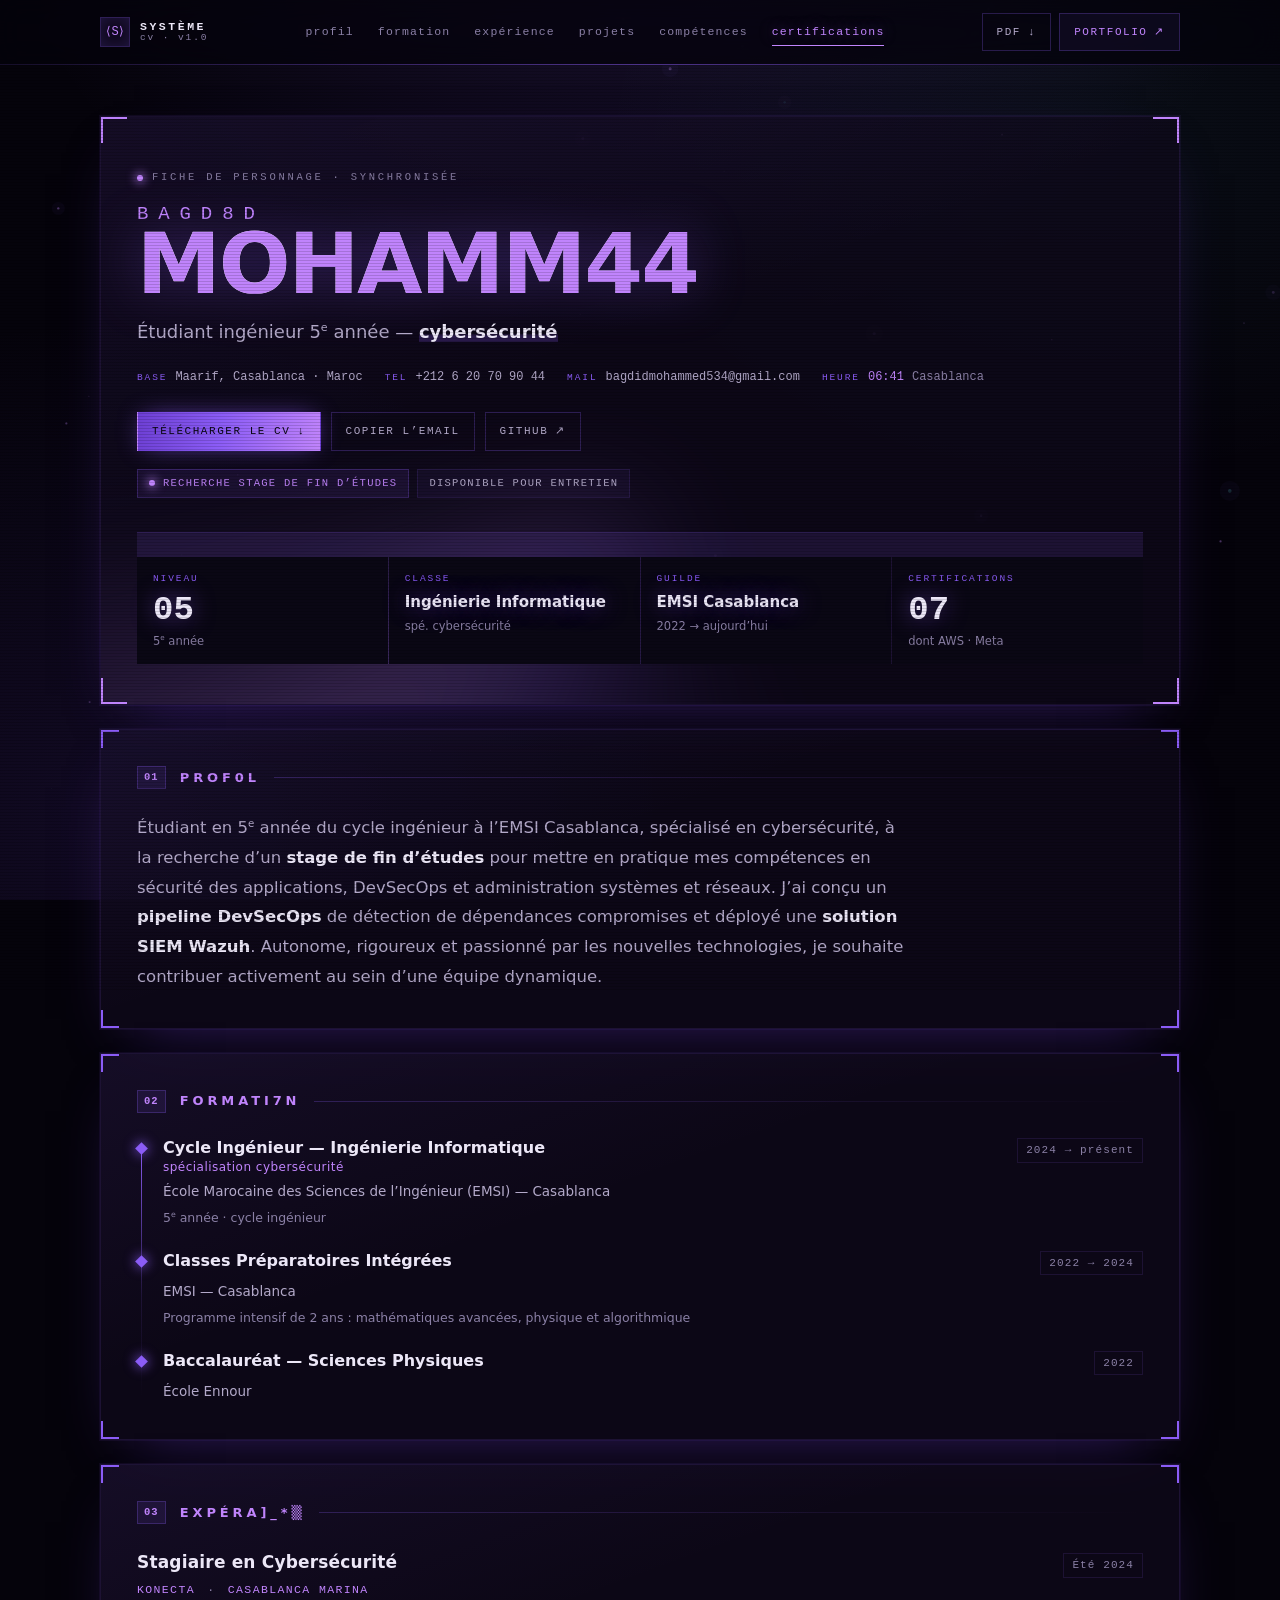
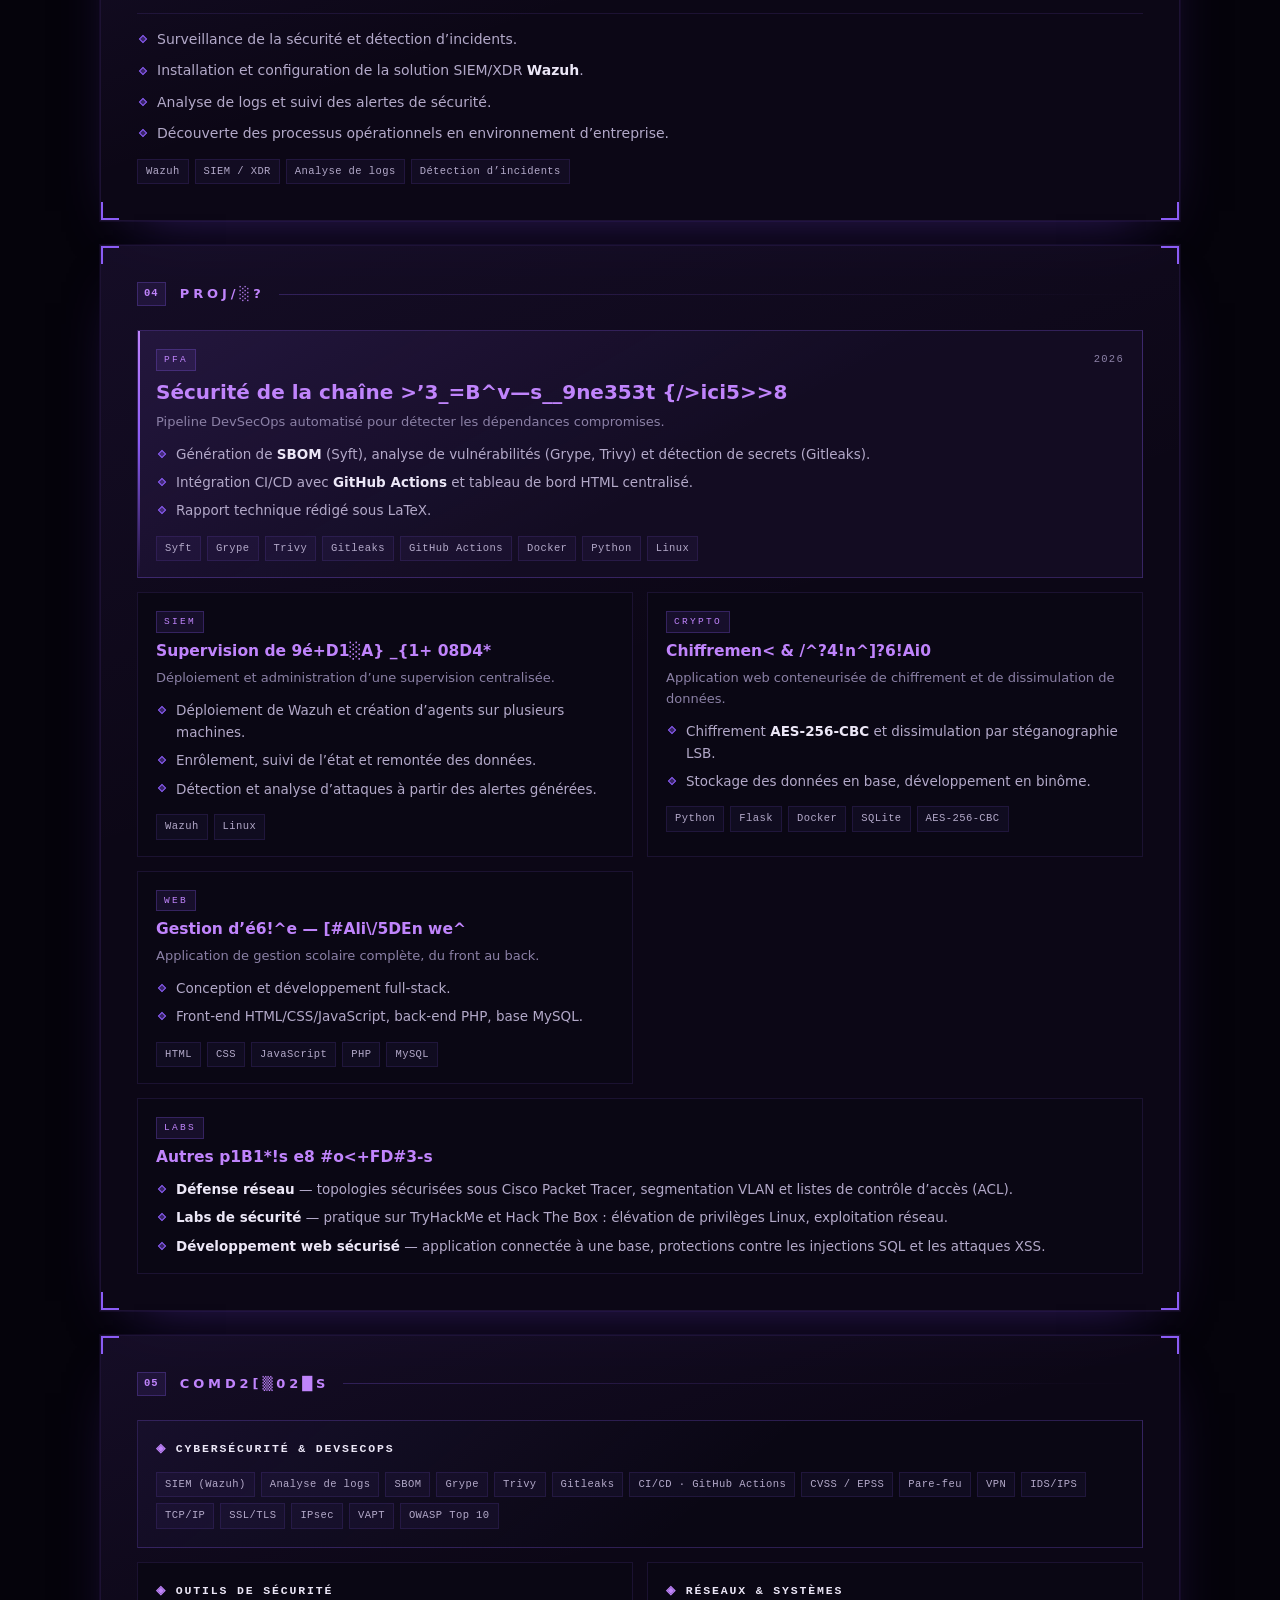
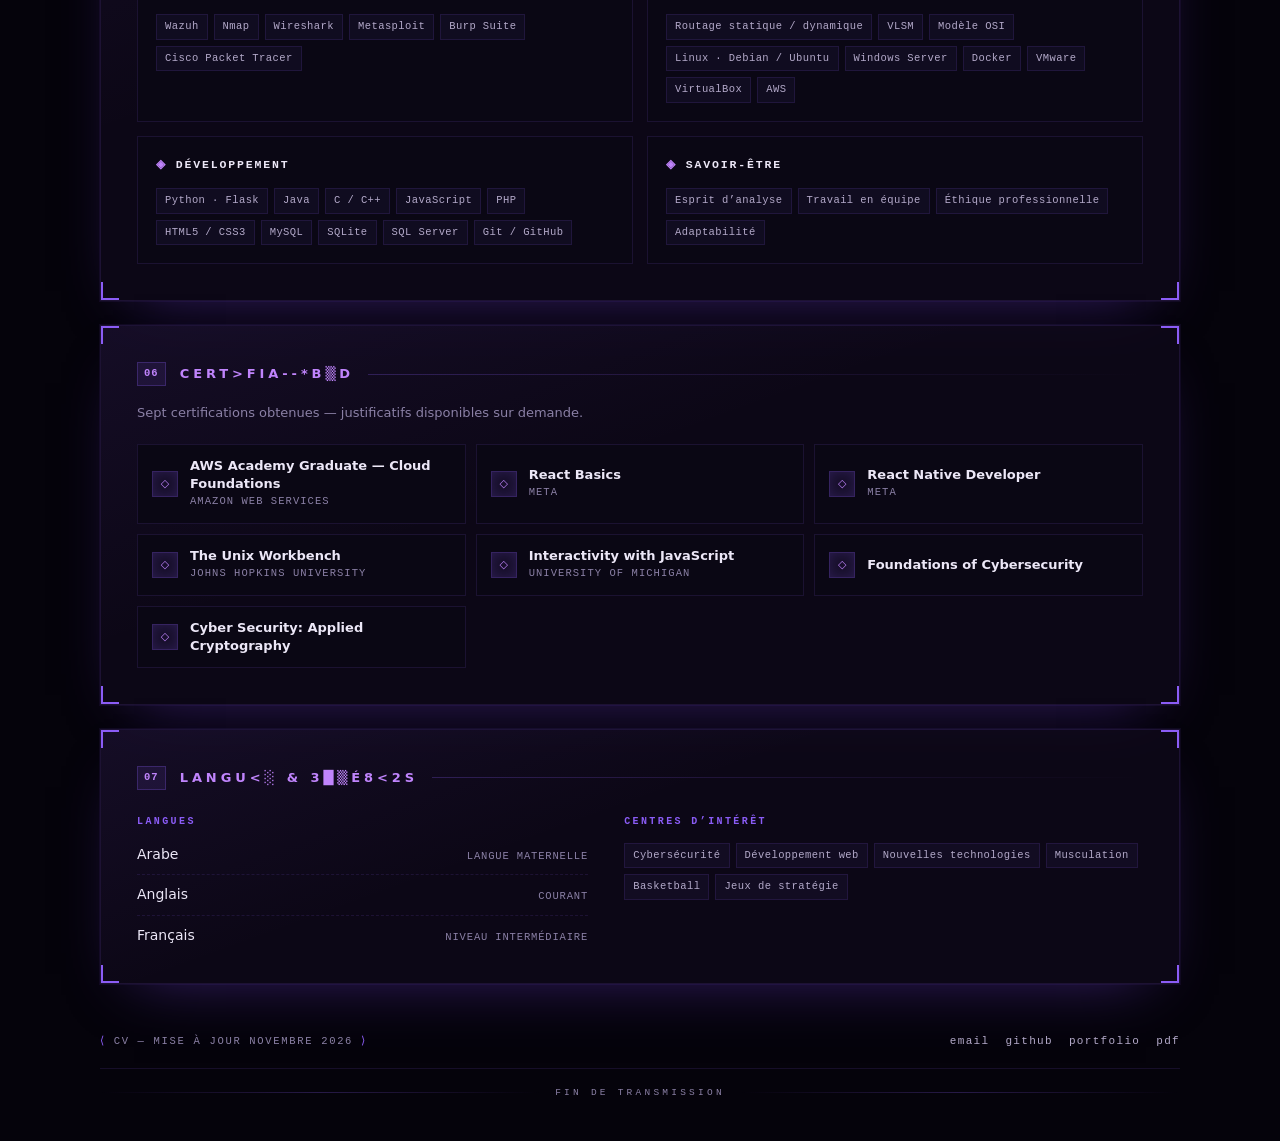
==== commit d68f2dca: "cv: boot v2 title crawl, hero aura breath, scroll progress" ====
--- a/cv/index.html
+++ b/cv/index.html
@@ -18,11 +18,14 @@
 <div class="boot" id="boot" aria-hidden="true">
   <div class="boot__box">
     <span class="boot__tag">⟨ SYSTÈME ⟩</span>
+    <h1 class="boot__title">SYSTÈME</h1>
     <p class="boot__line">Initialisation du profil</p>
     <div class="boot__bar"><i></i></div>
     <p class="boot__note">attributs · compétences · certifications</p>
   </div>
 </div>
+
+<div class="scroll-progress" id="scroll-progress" aria-hidden="true"></div>
 
 <!-- atmosphere -->
 <canvas class="dust" id="dust" aria-hidden="true"></canvas>
--- a/cv/assets/cv.css
+++ b/cv/assets/cv.css
@@ -205,6 +205,42 @@
 /* if the script never runs, never trap the page behind the title screen */
 @keyframes boot-failsafe {
   to { opacity: 0; visibility: hidden; }
+}
+
+/* boot v2 — giant title crawl */
+.boot__title {
+  margin: 6px 0 18px;
+  font-family: var(--font-sans);
+  font-size: clamp(76px, 15vw, 172px);
+  font-weight: 800;
+  line-height: .88;
+  letter-spacing: .01em;
+  text-transform: uppercase;
+  background: linear-gradient(180deg, #ffffff 10%, #e9dbff 52%, var(--violet-hi) 96%);
+  -webkit-background-clip: text;
+  background-clip: text;
+  color: transparent;
+  filter: drop-shadow(0 0 34px rgba(139, 92, 246, .38));
+  overflow: hidden;
+  animation: boot-crawl 1.15s var(--ease) .25s both;
+}
+@keyframes boot-crawl {
+  from { clip-path: inset(0 100% 0 0); transform: scale(1.05); opacity: .25; }
+  to   { clip-path: inset(0 0 0 0); transform: none; opacity: 1; }
+}
+
+/* scroll progress — violet bar that fills as you descend */
+.scroll-progress {
+  position: fixed;
+  top: 0; left: 0;
+  width: 100%;
+  height: 2px;
+  z-index: 90;
+  background: transparent;
+  transform-origin: left center;
+  transform: scaleX(0);
+  background: linear-gradient(90deg, var(--violet-lo), var(--violet) 45%, var(--violet-hi));
+  box-shadow: 0 0 12px rgba(192, 132, 252, .8);
 }
 
 /* --------------------------------------------------------------- skip link */
@@ -442,11 +478,12 @@
     transparent 74% 100%
   );
   filter: blur(60px);
-  opacity: .26;
-  animation: ring-spin 26s linear infinite;
+  opacity: .32;
+  animation: ring-spin 26s linear infinite, ring-breathe 9s ease-in-out infinite alternate;
   pointer-events: none;
 }
 @keyframes ring-spin { to { rotate: 360deg; } }
+@keyframes ring-breathe { from { opacity: .2; } to { opacity: .34; } }
 
 .eyebrow {
   display: inline-flex;
